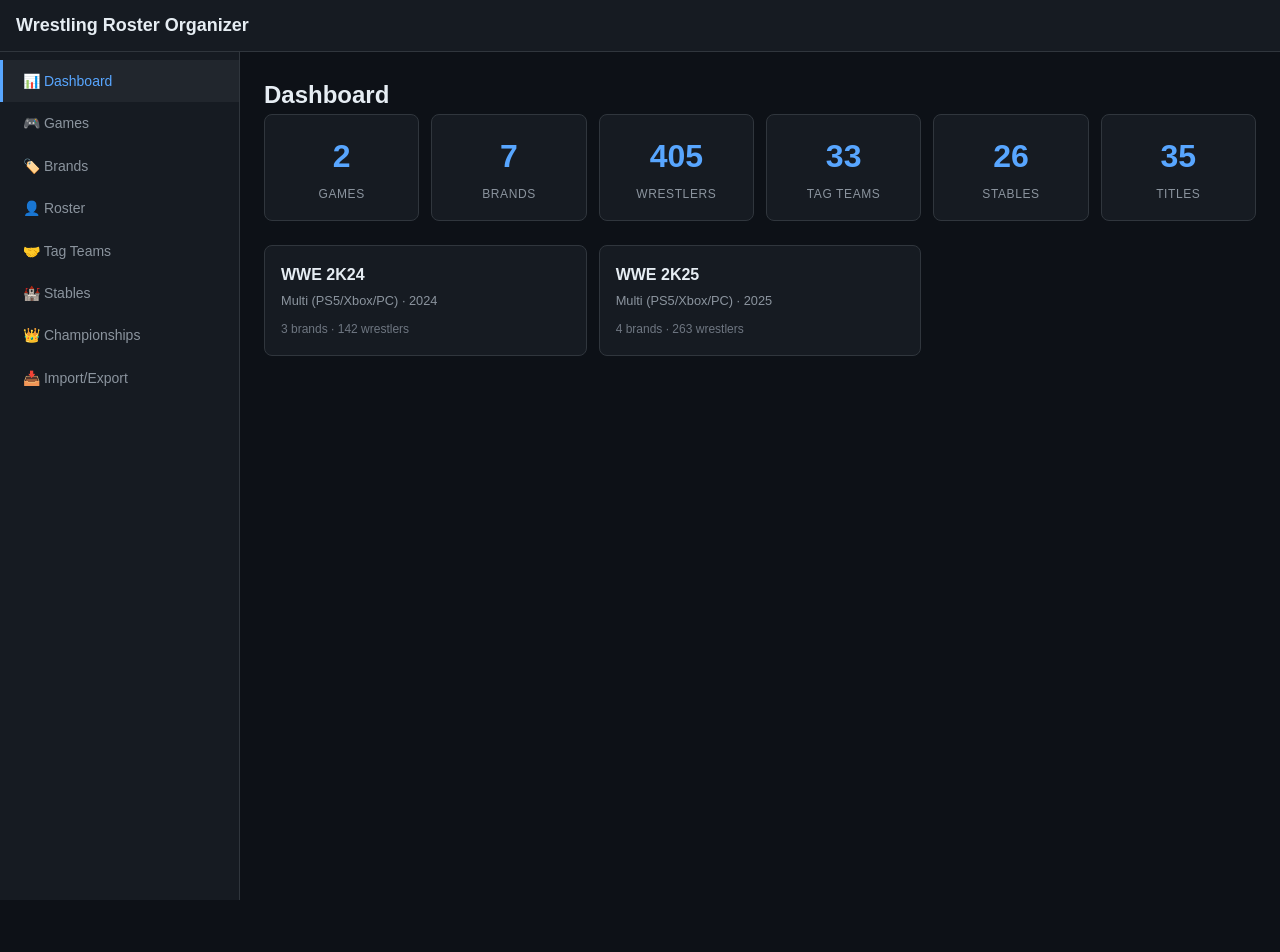
==== index.html @ 53f186f0 "feat: browser-local SPA with localStorage seed data for GitHub Pages" ====
<!DOCTYPE html>
<html lang="en">
<head>
<meta charset="UTF-8">
<meta name="viewport" content="width=device-width, initial-scale=1.0, maximum-scale=1.0, user-scalable=no">
<meta name="theme-color" content="#0d1117">
<meta name="apple-mobile-web-app-capable" content="yes">
<meta name="mobile-web-app-capable" content="yes">
<title>Wrestling Roster Organizer</title>
<link rel="stylesheet" href="css/style.css?v=2">
</head>
<body>

<!-- ===== TOP NAV ===== -->
<header class="topbar" role="banner">
  <div class="topbar-inner">
    <button class="menu-toggle" id="menuToggle" aria-label="Toggle menu">☰</button>
    <h1 class="app-title">Wrestling Roster Organizer</h1>
  </div>
</header>

<!-- ===== SIDEBAR ===== -->
<nav class="sidebar" id="sidebar" role="navigation" aria-label="Main navigation">
  <ul class="nav-list">
    <li><a href="#dashboard" class="nav-link active" data-view="dashboard">📊 Dashboard</a></li>
    <li><a href="#games" class="nav-link" data-view="games">🎮 Games</a></li>
    <li><a href="#brands" class="nav-link" data-view="brands">🏷️ Brands</a></li>
    <li><a href="#roster" class="nav-link" data-view="roster">👤 Roster</a></li>
    <li><a href="#tag-teams" class="nav-link" data-view="tag-teams">🤝 Tag Teams</a></li>
    <li><a href="#stables" class="nav-link" data-view="stables">🏰 Stables</a></li>
    <li><a href="#championships" class="nav-link" data-view="championships">👑 Championships</a></li>
    <li><a href="#import" class="nav-link" data-view="import">📥 Import/Export</a></li>
  </ul>
</nav>

<!-- ===== OVERLAY (mobile sidebar) ===== -->
<div class="sidebar-overlay" id="sidebarOverlay"></div>

<!-- ===== LOADING OVERLAY (on first load while seed data extracts) ===== -->
<div class="loading-overlay" id="loadingOverlay">
  <div class="loading-spinner"></div>
  <p class="loading-text" id="loadingText">Loading roster data...</p>
</div>

<!-- ===== MAIN CONTENT ===== -->
<main class="content" id="mainContent" role="main">

  <!-- Loading indicator -->
  <div class="loading" id="loadingIndicator" aria-live="polite">Loading...</div>

  <!-- Dashboard View -->
  <section class="view active" id="view-dashboard">
    <h2>Dashboard</h2>
    <div class="stats-grid" id="dashboardStats"></div>
    <div class="game-list" id="dashboardGames"></div>
  </section>

  <!-- Games View -->
  <section class="view" id="view-games">
    <div class="view-header">
      <h2>Games</h2>
      <button class="btn btn-primary" onclick="showForm('game')">+ New Game</button>
    </div>
    <div class="table-responsive">
      <table class="data-table" id="gamesTable">
        <thead><tr><th>Name</th><th>Platform</th><th>Year</th><th>Brands</th><th>Wrestlers</th><th>Actions</th></tr></thead>
        <tbody id="gamesTableBody"></tbody>
      </table>
    </div>
  </section>

  <!-- Brands View -->
  <section class="view" id="view-brands">
    <div class="view-header">
      <h2>Brands</h2>
      <button class="btn btn-primary" onclick="showForm('brand')">+ New Brand</button>
    </div>
    <div class="table-responsive">
      <table class="data-table" id="brandsTable">
        <thead><tr><th>Name</th><th>Game</th><th>GM</th><th>Status</th><th>Wrestlers</th><th>Titles</th><th>Actions</th></tr></thead>
        <tbody id="brandsTableBody"></tbody>
      </table>
    </div>
  </section>

  <!-- Roster View -->
  <section class="view" id="view-roster">
    <div class="view-header">
      <h2>Roster</h2>
      <button class="btn btn-primary" onclick="showForm('wrestler')">+ Add Wrestler</button>
    </div>
    <div class="filters-bar" id="rosterFilters">
      <select id="filterGame" onchange="app.loadRoster()"><option value="">All Games</option></select>
      <select id="filterBrand" onchange="app.loadRoster()"><option value="">All Brands</option></select>
      <select id="filterAlignment" onchange="app.loadRoster()"><option value="">All Alignments</option>
        <option value="face">Face</option><option value="heel">Heel</option><option value="tweener">Tweener</option>
      </select>
      <select id="filterGender" onchange="app.loadRoster()"><option value="">All Genders</option>
        <option value="male">Male</option><option value="female">Female</option>
      </select>
      <select id="filterStatus" onchange="app.loadRoster()"><option value="">All Status</option>
        <option value="active">Active</option><option value="injured">Injured</option><option value="released">Released</option>
      </select>
      <input type="search" id="searchWrestler" placeholder="Search..." oninput="app.loadRoster()">
    </div>
    <div class="table-responsive">
      <table class="data-table" id="rosterTable">
        <thead><tr>
          <th class="sortable" onclick="app.sortRoster('name')">Name ↕</th>
          <th class="sortable" onclick="app.sortRoster('brand_id')">Brand ↕</th>
          <th class="sortable" onclick="app.sortRoster('gender')">Gender ↕</th>
          <th class="sortable" onclick="app.sortRoster('alignment')">Alignment ↕</th>
          <th class="sortable" onclick="app.sortRoster('status')">Status ↕</th>
          <th class="sortable" onclick="app.sortRoster('power')">Rating ↕</th>
          <th>CAW</th><th>W/L</th><th>Actions</th>
        </tr></thead>
        <tbody id="rosterTableBody"></tbody>
      </table>
    </div>
  </section>

  <!-- Tag Teams View -->
  <section class="view" id="view-tag-teams">
    <div class="view-header">
      <h2>Tag Teams</h2>
      <button class="btn btn-primary" onclick="showForm('tag-team')">+ New Tag Team</button>
    </div>
    <div class="table-responsive">
      <table class="data-table" id="tagTeamsTable">
        <thead><tr><th>Name</th><th>Brand</th><th>Member 1</th><th>Member 2</th><th>Alignment</th><th>Status</th><th>W/L</th><th>Actions</th></tr></thead>
        <tbody id="tagTeamsTableBody"></tbody>
      </table>
    </div>
  </section>

  <!-- Stables View -->
  <section class="view" id="view-stables">
    <div class="view-header">
      <h2>Stables</h2>
      <button class="btn btn-primary" onclick="showForm('stable')">+ New Stable</button>
    </div>
    <div class="table-responsive">
      <table class="data-table" id="stablesTable">
        <thead><tr><th>Name</th><th>Brand</th><th>Members</th><th>Status</th><th>Actions</th></tr></thead>
        <tbody id="stablesTableBody"></tbody>
      </table>
    </div>
  </section>

  <!-- Championships View -->
  <section class="view" id="view-championships">
    <div class="view-header">
      <h2>Championships</h2>
      <button class="btn btn-primary" onclick="showForm('championship')">+ New Title</button>
    </div>
    <div class="table-responsive">
      <table class="data-table" id="champsTable">
        <thead><tr><th>Title</th><th>Brand</th><th>Tier</th><th>Champion(s)</th><th>Status</th><th>Actions</th></tr></thead>
        <tbody id="champsTableBody"></tbody>
      </table>
    </div>
  </section>

  <!-- ===== IMPORT / EXPORT VIEW ===== -->
  <section class="view" id="view-import">
    <h2>Import / Export</h2>

    <!-- ── SECTION: EXPORT ── -->
    <div class="card">
      <h3>📥 Export Game Data</h3>
      <p class="card-desc">Download full game data — or just a specific category — as JSON.</p>
      <div class="form-row">
        <select id="exportGameSelect" onchange="app.onExportGameSelect()"><option value="">Select a game...</option></select>
        <div class="btn-group">
          <button class="btn btn-primary" onclick="app.exportAndDownload()" title="Export all data for this game">Full Export</button>
        </div>
      </div>
      <div class="card-subsection" id="exportCategorySection" style="display:none;">
        <select id="exportCategorySelect">
          <option value="">— Export specific category —</option>
          <option value="brands">🏷️ Brands</option>
          <option value="wrestlers">👤 Wrestlers</option>
          <option value="tag-teams">🤝 Tag Teams</option>
          <option value="stables">🏰 Stables</option>
          <option value="championships">👑 Championships</option>
        </select>
        <button class="btn btn-secondary" onclick="app.exportAndDownloadCategory()">Download Category</button>
      </div>
    </div>

    <!-- ── SECTION: FULL GAME IMPORT ── -->
    <div class="card">
      <h3>📤 Import Full Game</h3>
      <p class="card-desc">Upload a previously exported JSON file to restore or clone a complete game with all data.</p>
      <div class="form-row">
        <div class="file-input-wrap">
          <input type="file" id="importFileInput" accept=".json" onchange="app.onImportFileSelect()">
          <span class="file-name" id="importFileName">No file selected</span>
        </div>
        <button class="btn btn-primary" id="importBtn" onclick="app.importGameFromFile()" disabled>📤 Import Game</button>
      </div>
      <div id="importResult" class="import-result"></div>
      <div class="import-preview" id="importPreview" style="display:none;">
        <h4>File Preview</h4>
        <pre id="importPreviewContent"></pre>
      </div>
    </div>

    <!-- ── SECTION: CATEGORY IMPORT ── -->
    <div class="card">
      <h3>📤 Category Import</h3>
      <p class="card-desc">Import data for a single category into an existing game. Perfect for adding wrestlers, titles, or teams from external spreadsheets.</p>
      <div class="form-row">
        <select id="importCategoryGameSelect"><option value="">Select game...</option></select>
        <select id="importCategorySelect">
          <option value="">— Category —</option>
          <option value="brands">🏷️ Brands</option>
          <option value="wrestlers">👤 Wrestlers</option>
          <option value="tag-teams">🤝 Tag Teams</option>
          <option value="stables">🏰 Stables</option>
          <option value="championships">👑 Championships</option>
        </select>
        <div class="file-input-wrap">
          <input type="file" id="importCategoryFileInput" accept=".json" onchange="app.onCategoryFileSelect()">
          <span class="file-name" id="catFileName">No file selected</span>
        </div>
        <button class="btn btn-primary" id="importCategoryBtn" onclick="app.importCategoryFromFile()" disabled>📤 Import</button>
      </div>
      <div id="catImportResult" class="import-result"></div>
    </div>

    <!-- ── SECTION: SAMPLE TEMPLATES ── -->
    <div class="card">
      <h3>📋 Sample Import Templates</h3>
      <p class="card-desc">Download ready-to-use JSON templates for each category. Fill them out externally and import via the sections above.</p>
      <div class="sample-grid">
        <button class="sample-btn" onclick="app.downloadSample('full-game')">
          <span class="sample-icon">📦</span>
          <span class="sample-label">Full Game</span>
          <span class="sample-desc">Complete game with brands, wrestlers, teams, titles</span>
        </button>
        <button class="sample-btn" onclick="app.downloadSample('brands')">
          <span class="sample-icon">🏷️</span>
          <span class="sample-label">Brands</span>
          <span class="sample-desc">Show/split definitions with colors</span>
        </button>
        <button class="sample-btn" onclick="app.downloadSample('wrestlers')">
          <span class="sample-icon">👤</span>
          <span class="sample-label">Wrestlers</span>
          <span class="sample-desc">Roster members with ratings and details</span>
        </button>
        <button class="sample-btn" onclick="app.downloadSample('tag-teams')">
          <span class="sample-icon">🤝</span>
          <span class="sample-label">Tag Teams</span>
          <span class="sample-desc">Tag team pairings</span>
        </button>
        <button class="sample-btn" onclick="app.downloadSample('stables')">
          <span class="sample-icon">🏰</span>
          <span class="sample-label">Stables</span>
          <span class="sample-desc">Factions with multiple members</span>
        </button>
        <button class="sample-btn" onclick="app.downloadSample('championships')">
          <span class="sample-icon">👑</span>
          <span class="sample-label">Championships</span>
          <span class="sample-desc">Title belts with holders and tiers</span>
        </button>
      </div>
    </div>

    <!-- ── SECTION: DATABASE INFO ── -->
    <div class="card">
      <h3>🔧 Database Status</h3>
      <div id="dbInfoContent">
        <button class="btn btn-secondary" onclick="app.refreshDbInfo()">Refresh Status</button>
      </div>
    </div>

  </section>

</main>

<!-- ===== MODAL ===== -->
<div class="modal-overlay" id="modalOverlay" onclick="closeForm()"></div>
<div class="modal" id="modal" role="dialog" aria-labelledby="modalTitle">
  <div class="modal-header">
    <h3 id="modalTitle">Form</h3>
    <button class="modal-close" onclick="closeForm()" aria-label="Close">&times;</button>
  </div>
  <div class="modal-body" id="modalBody"></div>
</div>

<!-- ===== SCRIPTS ===== -->
<script src="js/store.js?v=1"></script>
<script src="js/app.js?v=2"></script>
</body>
</html>
---- css/style.css ----
/* ── Wrestling Roster Organizer — Design System ── */

/* ── CSS Variables ── */
:root {
  --bg-primary: #0d1117;
  --bg-secondary: #161b22;
  --bg-tertiary: #21262d;
  --bg-hover: #30363d;
  --border: #30363d;
  --border-light: #21262d;
  --text-primary: #e6edf3;
  --text-secondary: #8b949e;
  --text-muted: #6e7681;
  --accent-blue: #58a6ff;
  --accent-green: #3fb950;
  --accent-red: #f85149;
  --accent-orange: #d29922;
  --accent-purple: #bc8cff;
  --face-color: #58a6ff;
  --heel-color: #f85149;
  --tweener-color: #bc8cff;
  --sidebar-width: 240px;
  --topbar-height: 52px;
  --radius-sm: 4px;
  --radius-md: 8px;
  --radius-lg: 12px;
  --shadow: 0 1px 3px rgba(0,0,0,0.3), 0 1px 2px rgba(0,0,0,0.2);
  --shadow-lg: 0 8px 24px rgba(0,0,0,0.4);
  --transition: 0.2s ease;
}

/* ── Reset ── */
*, *::before, *::after { box-sizing: border-box; margin: 0; padding: 0; }
html { font-size: 16px; -webkit-text-size-adjust: 100%; }
body {
  font-family: -apple-system, BlinkMacSystemFont, "Segoe UI", Roboto, "Noto Sans", Ubuntu, Cantarell, sans-serif;
  background: var(--bg-primary);
  color: var(--text-primary);
  line-height: 1.6;
  min-height: 100vh;
  overflow-x: hidden;
}
a { color: var(--accent-blue); text-decoration: none; }
a:hover { text-decoration: underline; }
img { max-width: 100%; display: block; }
button { cursor: pointer; font-family: inherit; }
input, select, textarea {
  font-family: inherit;
  font-size: 0.875rem;
}

/* ── Top Bar ── */
.topbar {
  position: fixed;
  top: 0; left: 0; right: 0;
  height: var(--topbar-height);
  background: var(--bg-secondary);
  border-bottom: 1px solid var(--border);
  display: flex;
  align-items: center;
  z-index: 100;
  padding: 0 16px;
}
.topbar-inner {
  display: flex;
  align-items: center;
  gap: 12px;
  width: 100%;
}
.app-title {
  font-size: 1.125rem;
  font-weight: 600;
  white-space: nowrap;
  overflow: hidden;
  text-overflow: ellipsis;
}
.menu-toggle {
  background: none;
  border: none;
  color: var(--text-primary);
  font-size: 1.25rem;
  padding: 4px 8px;
  border-radius: var(--radius-sm);
  display: none;
}
.menu-toggle:hover { background: var(--bg-hover); }

/* ── Sidebar ── */
.sidebar {
  position: fixed;
  top: var(--topbar-height);
  left: 0;
  bottom: 0;
  width: var(--sidebar-width);
  background: var(--bg-secondary);
  border-right: 1px solid var(--border);
  overflow-y: auto;
  z-index: 90;
  transition: transform var(--transition);
}
.nav-list { list-style: none; padding: 8px 0; }
.nav-link {
  display: flex;
  align-items: center;
  gap: 10px;
  padding: 10px 20px;
  color: var(--text-secondary);
  font-size: 0.875rem;
  font-weight: 500;
  transition: all var(--transition);
  border-left: 3px solid transparent;
}
.nav-link:hover {
  color: var(--text-primary);
  background: var(--bg-tertiary);
  text-decoration: none;
}
.nav-link.active {
  color: var(--accent-blue);
  background: var(--bg-tertiary);
  border-left-color: var(--accent-blue);
}
.sidebar-overlay {
  display: none;
  position: fixed;
  inset: 0;
  background: rgba(0,0,0,0.5);
  z-index: 89;
}

/* ── Main Content ── */
.content {
  margin-left: var(--sidebar-width);
  margin-top: var(--topbar-height);
  padding: 24px;
  min-height: calc(100vh - var(--topbar-height));
}

/* ── Views ── */
.view { display: none; }
.view.active { display: block; }
.view-header {
  display: flex;
  align-items: center;
  justify-content: space-between;
  margin-bottom: 20px;
  flex-wrap: wrap;
  gap: 12px;
}
.view-header h2 { font-size: 1.5rem; font-weight: 600; }

/* ── Loading ── */
.loading {
  display: none;
  text-align: center;
  padding: 40px;
  color: var(--text-muted);
  font-size: 0.875rem;
}

/* ── Stats Grid ── */
.stats-grid {
  display: grid;
  grid-template-columns: repeat(auto-fill, minmax(140px, 1fr));
  gap: 12px;
  margin-bottom: 24px;
}
.stat-card {
  background: var(--bg-secondary);
  border: 1px solid var(--border);
  border-radius: var(--radius-md);
  padding: 16px;
  text-align: center;
}
.stat-value { font-size: 2rem; font-weight: 700; color: var(--accent-blue); }
.stat-label { font-size: 0.75rem; color: var(--text-secondary); text-transform: uppercase; letter-spacing: 0.05em; margin-top: 2px; }

/* ── Game Cards ── */
.game-list { display: grid; grid-template-columns: repeat(auto-fill, minmax(260px, 1fr)); gap: 12px; }
.game-card {
  background: var(--bg-secondary);
  border: 1px solid var(--border);
  border-radius: var(--radius-md);
  padding: 16px;
  cursor: pointer;
  transition: all var(--transition);
}
.game-card:hover { border-color: var(--accent-blue); background: var(--bg-tertiary); }
.game-card-name { font-weight: 600; font-size: 1rem; margin-bottom: 4px; }
.game-card-meta { font-size: 0.8rem; color: var(--text-secondary); margin-bottom: 8px; }
.game-card-counts { font-size: 0.75rem; color: var(--text-muted); }

/* ── Data Table ── */
.table-responsive {
  overflow-x: auto;
  -webkit-overflow-scrolling: touch;
}
.data-table {
  width: 100%;
  border-collapse: collapse;
  font-size: 0.875rem;
}
.data-table th {
  background: var(--bg-tertiary);
  padding: 10px 12px;
  text-align: left;
  font-weight: 600;
  font-size: 0.75rem;
  text-transform: uppercase;
  letter-spacing: 0.05em;
  color: var(--text-secondary);
  border-bottom: 1px solid var(--border);
  white-space: nowrap;
}
.data-table th.sortable { cursor: pointer; user-select: none; }
.data-table th.sortable:hover { color: var(--accent-blue); }
.data-table td {
  padding: 10px 12px;
  border-bottom: 1px solid var(--border-light);
  vertical-align: middle;
}
.data-table tr:hover td { background: var(--bg-tertiary); }
.actions-cell {
  white-space: nowrap;
  text-align: right;
}

/* ── Filters Bar ── */
.filters-bar {
  display: flex;
  gap: 8px;
  flex-wrap: wrap;
  margin-bottom: 16px;
  padding: 12px;
  background: var(--bg-secondary);
  border: 1px solid var(--border);
  border-radius: var(--radius-md);
}
.filters-bar select,
.filters-bar input[type="search"] {
  background: var(--bg-primary);
  border: 1px solid var(--border);
  color: var(--text-primary);
  padding: 6px 10px;
  border-radius: var(--radius-sm);
  font-size: 0.8rem;
  min-width: 120px;
  flex: 1;
}
.filters-bar select { min-width: 100px; }
.filters-bar input[type="search"] { min-width: 160px; }

/* ── Buttons ── */
.btn {
  display: inline-flex;
  align-items: center;
  gap: 6px;
  padding: 8px 16px;
  border-radius: var(--radius-sm);
  font-size: 0.875rem;
  font-weight: 500;
  border: 1px solid transparent;
  transition: all var(--transition);
  white-space: nowrap;
}
.btn-primary {
  background: #238636;
  color: #fff;
  border-color: rgba(240,246,252,0.1);
}
.btn-primary:hover { background: #2ea043; }
.btn-secondary {
  background: var(--bg-tertiary);
  color: var(--text-primary);
  border-color: var(--border);
}
.btn-secondary:hover { background: var(--bg-hover); }
.btn-sm { padding: 4px 8px; font-size: 0.8rem; }
.btn-edit { background: transparent; border: 1px solid var(--border); color: var(--text-secondary); }
.btn-edit:hover { color: var(--accent-blue); border-color: var(--accent-blue); }
.btn-del { background: transparent; border: 1px solid var(--border); color: var(--text-secondary); }
.btn-del:hover { color: var(--accent-red); border-color: var(--accent-red); }

/* ── Badges ── */
.badge {
  display: inline-block;
  padding: 2px 8px;
  border-radius: 20px;
  font-size: 0.7rem;
  font-weight: 600;
  text-transform: uppercase;
  letter-spacing: 0.05em;
}
.badge-face { background: rgba(88,166,255,0.15); color: var(--face-color); }
.badge-heel { background: rgba(248,81,73,0.15); color: var(--heel-color); }
.badge-tweener { background: rgba(188,140,255,0.15); color: var(--tweener-color); }
.badge-active { background: rgba(63,185,80,0.15); color: var(--accent-green); }
.badge-injured { background: rgba(210,153,34,0.15); color: var(--accent-orange); }
.badge-released, .badge-inactive, .badge-disbanded { background: rgba(139,148,158,0.15); color: var(--text-secondary); }
.badge-returning { background: rgba(88,166,255,0.15); color: var(--accent-blue); }
.badge-vacant { background: rgba(248,81,73,0.15); color: var(--accent-red); }
.badge-tier {
  background: rgba(188,140,255,0.15);
  color: var(--accent-purple);
}
.badge-archived { background: rgba(110,118,129,0.15); color: var(--text-muted); }

/* ── Power Bar ── */
.power-bar {
  display: flex;
  align-items: center;
  gap: 6px;
  min-width: 80px;
}
.power-fill {
  height: 6px;
  background: var(--accent-blue);
  border-radius: 3px;
  transition: width var(--transition);
}
.power-bar span { font-size: 0.75rem; color: var(--text-secondary); min-width: 24px; }

/* ── Color Dot ── */
.color-dot { display: inline-block; width: 10px; height: 10px; border-radius: 50%; margin-right: 6px; vertical-align: middle; }

/* ── Card ── */
.card {
  background: var(--bg-secondary);
  border: 1px solid var(--border);
  border-radius: var(--radius-md);
  padding: 20px;
  margin-bottom: 16px;
}
.card h3 { font-size: 1rem; margin-bottom: 12px; }
.card p { font-size: 0.85rem; color: var(--text-secondary); margin-bottom: 12px; }

/* ── Form Row (for import/export) ── */
.form-row {
  display: flex;
  gap: 8px;
  align-items: center;
  flex-wrap: wrap;
}
.form-row select, .form-row input[type="file"] {
  background: var(--bg-primary);
  border: 1px solid var(--border);
  color: var(--text-primary);
  padding: 8px 12px;
  border-radius: var(--radius-sm);
  flex: 1;
  min-width: 200px;
}

/* ── Import Result ── */
.import-result { margin-top: 12px; }
.alert {
  padding: 10px 14px;
  border-radius: var(--radius-sm);
  font-size: 0.85rem;
  margin-bottom: 8px;
}
.alert-success { background: rgba(63,185,80,0.1); border: 1px solid var(--accent-green); color: var(--accent-green); }
.alert-warning { background: rgba(210,153,34,0.1); border: 1px solid var(--accent-orange); color: var(--accent-orange); }

/* ===== LOADING OVERLAY ===== */
.loading-overlay {
  position: fixed; top: 0; left: 0; width: 100%; height: 100%;
  background: var(--bg-primary); z-index: 10000;
  display: flex; flex-direction: column;
  align-items: center; justify-content: center;
  transition: opacity .4s;
}
.loading-spinner {
  width: 40px; height: 40px; border: 3px solid var(--border);
  border-top-color: var(--accent); border-radius: 50%;
  animation: spin .8s linear infinite; margin-bottom: 16px;
}
@keyframes spin { to { transform: rotate(360deg); } }
.loading-text { color: var(--text-secondary); font-size: 14px; }

/* ── Toast ── */
.toast {
  position: fixed;
  bottom: 24px;
  left: 50%;
  transform: translateX(-50%) translateY(100px);
  background: var(--bg-tertiary);
  color: var(--text-primary);
  padding: 10px 20px;
  border-radius: var(--radius-md);
  border: 1px solid var(--border);
  box-shadow: var(--shadow-lg);
  font-size: 0.85rem;
  z-index: 200;
  opacity: 0;
  transition: all 0.3s ease;
  pointer-events: none;
}
.toast.show {
  opacity: 1;
  transform: translateX(-50%) translateY(0);
}

/* ── Empty State ── */
.empty-state {
  text-align: center;
  padding: 32px;
  color: var(--text-muted);
  font-size: 0.875rem;
  border: 1px dashed var(--border);
  border-radius: var(--radius-md);
  background: var(--bg-secondary);
}
.empty-state a { color: var(--accent-blue); cursor: pointer; }

/* ── Modal ── */
.modal-overlay {
  display: none;
  position: fixed;
  inset: 0;
  background: rgba(0,0,0,0.6);
  z-index: 300;
}
.modal-overlay.show { display: block; }

.modal {
  display: none;
  position: fixed;
  top: 50%;
  left: 50%;
  transform: translate(-50%, -50%);
  width: 90%;
  max-width: 520px;
  max-height: 85vh;
  background: var(--bg-secondary);
  border: 1px solid var(--border);
  border-radius: var(--radius-lg);
  box-shadow: var(--shadow-lg);
  z-index: 301;
  overflow: hidden;
}
.modal.show { display: flex; flex-direction: column; }

.modal-header {
  display: flex;
  align-items: center;
  justify-content: space-between;
  padding: 16px 20px;
  border-bottom: 1px solid var(--border);
}
.modal-header h3 { font-size: 1.125rem; font-weight: 600; }
.modal-close {
  background: none;
  border: none;
  color: var(--text-secondary);
  font-size: 1.5rem;
  line-height: 1;
  padding: 4px;
}
.modal-close:hover { color: var(--text-primary); }

.modal-body {
  padding: 20px;
  overflow-y: auto;
  flex: 1;
}

/* ── Forms ── */
.form-group {
  margin-bottom: 14px;
}
.form-group label {
  display: block;
  font-size: 0.8rem;
  font-weight: 600;
  color: var(--text-secondary);
  margin-bottom: 4px;
  text-transform: uppercase;
  letter-spacing: 0.03em;
}
.form-group input[type="text"],
.form-group input[type="number"],
.form-group textarea,
.form-group select {
  width: 100%;
  background: var(--bg-primary);
  border: 1px solid var(--border);
  color: var(--text-primary);
  padding: 8px 12px;
  border-radius: var(--radius-sm);
  font-size: 0.875rem;
}
.form-group textarea { min-height: 60px; resize: vertical; }
.form-group input[type="checkbox"] {
  width: 18px;
  height: 18px;
  accent-color: var(--accent-blue);
}
.form-group input[type="range"] {
  width: 100%;
  accent-color: var(--accent-blue);
}
.form-group select[multiple] {
  min-height: 120px;
}
.form-group .field-hint {
  display: block;
  font-size: 0.75rem;
  color: var(--text-muted);
  margin-top: 2px;
}
.range-wrap {
  display: flex;
  align-items: center;
  gap: 10px;
}
.range-value {
  min-width: 28px;
  font-weight: 700;
  color: var(--accent-blue);
}
.form-actions {
  display: flex;
  gap: 8px;
  justify-content: flex-end;
  margin-top: 20px;
  padding-top: 16px;
  border-top: 1px solid var(--border-light);
}

/* ── Mobile Responsive ── */
@media (max-width: 768px) {
  .menu-toggle { display: block; }
  .sidebar {
    transform: translateX(-100%);
  }
  .sidebar-open .sidebar {
    transform: translateX(0);
  }
  .sidebar-open .sidebar-overlay {
    display: block;
  }
  .content {
    margin-left: 0;
    padding: 16px;
  }
  .stats-grid {
    grid-template-columns: repeat(2, 1fr);
  }
  .filters-bar {
    flex-direction: column;
  }
  .filters-bar select,
  .filters-bar input[type="search"] {
    width: 100%;
    min-width: 0;
  }
  .view-header {
    flex-direction: column;
    align-items: flex-start;
  }
  .modal {
    width: 95%;
    max-height: 90vh;
  }
  .data-table th, .data-table td {
    padding: 8px 8px;
    font-size: 0.8rem;
  }
}

@media (max-width: 480px) {
  .stats-grid {
    grid-template-columns: repeat(2, 1fr);
    gap: 8px;
  }
  .stat-card { padding: 12px; }
  .stat-value { font-size: 1.5rem; }
  .game-list {
    grid-template-columns: 1fr;
  }
  .content { padding: 12px; }
}

/* ── Import / Export Styles ── */
.card-desc {
  font-size: 0.85rem;
  color: var(--text-secondary);
  margin-bottom: 16px;
}

.form-row {
  display: flex;
  gap: 10px;
  align-items: center;
  flex-wrap: wrap;
  margin-bottom: 10px;
}

.form-row select,
.form-row input[type="file"] { flex: 1; min-width: 140px; }

.card-subsection {
  display: flex;
  gap: 10px;
  align-items: center;
  margin-top: 10px;
  padding-top: 10px;
  border-top: 1px solid var(--border);
  flex-wrap: wrap;
}

.btn-group {
  display: flex;
  gap: 6px;
  flex-wrap: wrap;
}

.btn-secondary {
  background: var(--bg-tertiary);
  color: var(--text-primary);
  border: 1px solid var(--border);
}
.btn-secondary:hover {
  background: var(--bg-hover);
}

.file-input-wrap {
  display: flex;
  align-items: center;
  gap: 8px;
  flex: 1;
  min-width: 180px;
}
.file-input-wrap input[type="file"] {
  font-size: 0.8rem;
  color: var(--text-secondary);
  background: var(--bg-tertiary);
  border: 1px solid var(--border);
  border-radius: var(--radius-sm);
  padding: 8px 10px;
  cursor: pointer;
}
.file-name {
  font-size: 0.8rem;
  color: var(--text-muted);
  white-space: nowrap;
  overflow: hidden;
  text-overflow: ellipsis;
  max-width: 180px;
}

.import-result {
  margin-top: 10px;
}
.import-preview {
  margin-top: 10px;
  background: var(--bg-primary);
  border: 1px solid var(--border);
  border-radius: var(--radius-sm);
  padding: 10px;
}
.import-preview h4 {
  font-size: 0.85rem;
  margin-bottom: 8px;
  color: var(--text-secondary);
}
.import-preview pre {
  font-size: 0.75rem;
  font-family: 'Courier New', monospace;
  white-space: pre-wrap;
  color: var(--text-muted);
  max-height: 200px;
  overflow: auto;
}

.alert-error {
  background: rgba(248,81,73,0.1);
  border: 1px solid var(--accent-red);
  color: var(--accent-red);
  padding: 10px 14px;
  border-radius: var(--radius-sm);
  font-size: 0.85rem;
  white-space: pre-wrap;
}

.sample-grid {
  display: grid;
  grid-template-columns: repeat(auto-fill, minmax(180px, 1fr));
  gap: 10px;
  margin-top: 8px;
}
.sample-btn {
  display: flex;
  flex-direction: column;
  align-items: flex-start;
  gap: 4px;
  background: var(--bg-tertiary);
  border: 1px solid var(--border);
  border-radius: var(--radius-md);
  padding: 14px;
  cursor: pointer;
  text-align: left;
  transition: border-color var(--transition), background var(--transition);
  color: var(--text-primary);
  font: inherit;
}
.sample-btn:hover {
  border-color: var(--accent-blue);
  background: var(--bg-hover);
}
.sample-icon {
  font-size: 1.3rem;
}
.sample-label {
  font-weight: 600;
  font-size: 0.9rem;
}
.sample-desc {
  font-size: 0.75rem;
  color: var(--text-muted);
  line-height: 1.3;
}

.db-info {
  display: flex;
  flex-direction: column;
  gap: 6px;
}
.db-info-row {
  display: flex;
  justify-content: space-between;
  align-items: center;
  padding: 6px 10px;
  background: var(--bg-primary);
  border-radius: var(--radius-sm);
  font-size: 0.85rem;
}
.db-label {
  color: var(--text-secondary);
  font-weight: 500;
}
.db-val {
  color: var(--text-primary);
  font-family: 'Courier New', monospace;
}
.db-info-table {
  border-top: 1px solid var(--border);
  margin-top: 8px;
  padding-top: 8px;
}

/* Extra badge types */
.badge-tier {
  background: rgba(188,140,255,0.15);
  color: var(--accent-purple);
  font-size: 0.7rem;
  padding: 2px 8px;
  border-radius: 12px;
  text-transform: uppercase;
}
.badge-vacant {
  background: rgba(210,153,34,0.15);
  color: var(--accent-orange);
}
.badge-inactive {
  background: rgba(110,118,129,0.15);
  color: var(--text-muted);
}
.badge-wal, .badge-active {
  background: rgba(63,185,80,0.15);
  color: var(--accent-green);
}

/* Mobile responsive for import view */
@media (max-width: 600px) {
  .form-row {
    flex-direction: column;
    align-items: stretch;
  }
  .sample-grid {
    grid-template-columns: repeat(2, 1fr);
  }
  .card-subsection {
    flex-direction: column;
    align-items: stretch;
  }
}
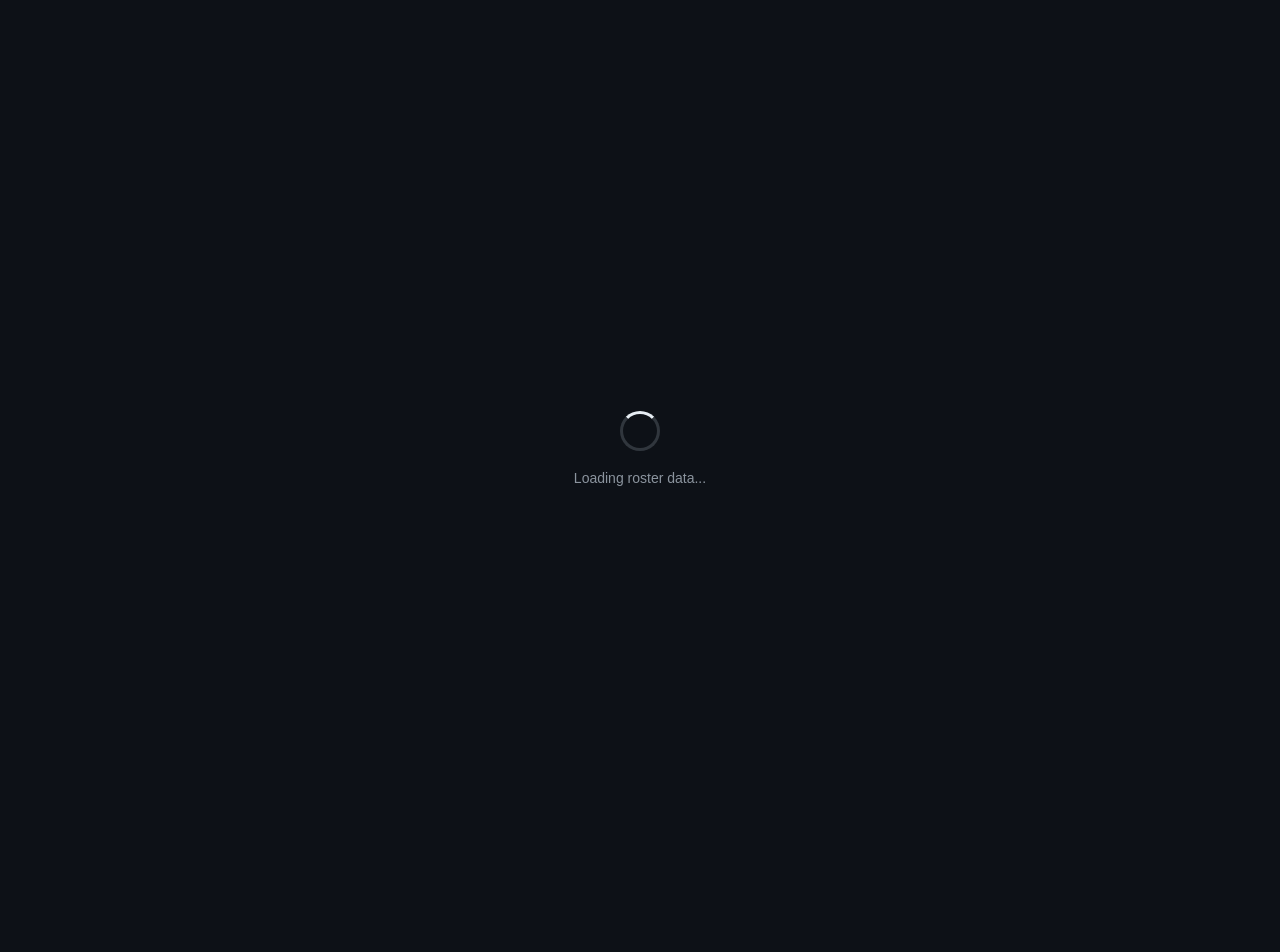
==== commit 1a4a94b4: "bump cache versions (v3) for GitHub Pages CDN refresh" ====
--- a/index.html
+++ b/index.html
@@ -7,7 +7,7 @@
 <meta name="apple-mobile-web-app-capable" content="yes">
 <meta name="mobile-web-app-capable" content="yes">
 <title>Wrestling Roster Organizer</title>
-<link rel="stylesheet" href="css/style.css?v=2">
+<link rel="stylesheet" href="css/style.css?v=3">
 </head>
 <body>
 
@@ -290,7 +290,7 @@
 </div>
 
 <!-- ===== SCRIPTS ===== -->
-<script src="js/store.js?v=1"></script>
-<script src="js/app.js?v=2"></script>
+<script src="js/store.js?v=3"></script>
+<script src="js/app.js?v=3"></script>
 </body>
 </html>
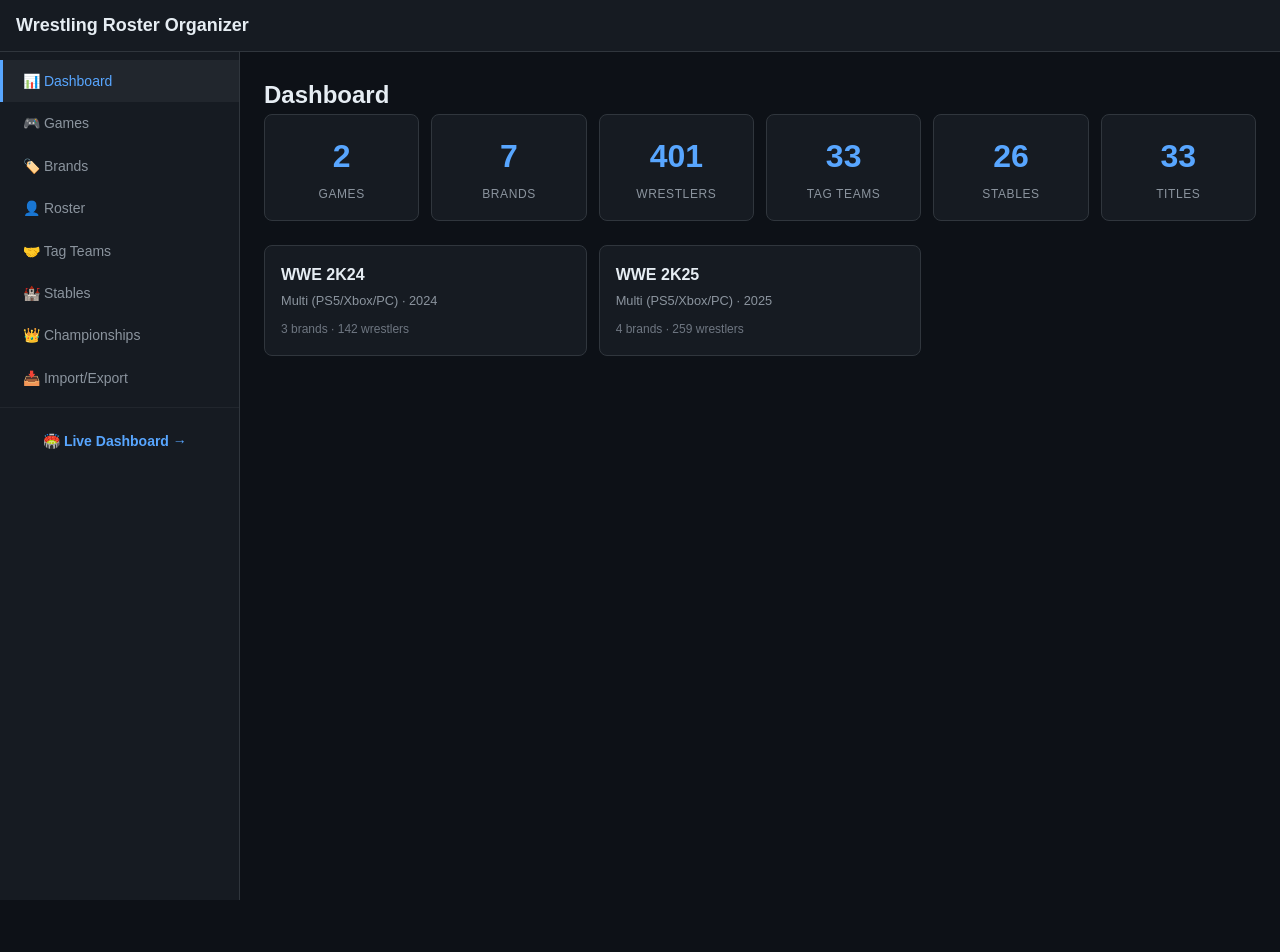
==== commit 777ba2c9: "feat: data loss prevention, UX fool-proofing, and live match/events dashboard ROSTER FIXES (data int" ====
--- a/index.html
+++ b/index.html
@@ -7,7 +7,7 @@
 <meta name="apple-mobile-web-app-capable" content="yes">
 <meta name="mobile-web-app-capable" content="yes">
 <title>Wrestling Roster Organizer</title>
-<link rel="stylesheet" href="css/style.css?v=3">
+<link rel="stylesheet" href="css/style.css?v=4">
 </head>
 <body>
 
@@ -31,6 +31,9 @@
     <li><a href="#championships" class="nav-link" data-view="championships">👑 Championships</a></li>
     <li><a href="#import" class="nav-link" data-view="import">📥 Import/Export</a></li>
   </ul>
+  <div class="sidebar-footer">
+    <a href="dashboard.html" class="nav-link">🏟️ Live Dashboard →</a>
+  </div>
 </nav>
 
 <!-- ===== OVERLAY (mobile sidebar) ===== -->
@@ -93,13 +96,13 @@
       <select id="filterGame" onchange="app.loadRoster()"><option value="">All Games</option></select>
       <select id="filterBrand" onchange="app.loadRoster()"><option value="">All Brands</option></select>
       <select id="filterAlignment" onchange="app.loadRoster()"><option value="">All Alignments</option>
-        <option value="face">Face</option><option value="heel">Heel</option><option value="tweener">Tweener</option>
+        <option value="Face">Face</option><option value="Heel">Heel</option><option value="Tweener">Tweener</option>
       </select>
       <select id="filterGender" onchange="app.loadRoster()"><option value="">All Genders</option>
-        <option value="male">Male</option><option value="female">Female</option>
+        <option value="Male">Male</option><option value="Female">Female</option>
       </select>
       <select id="filterStatus" onchange="app.loadRoster()"><option value="">All Status</option>
-        <option value="active">Active</option><option value="injured">Injured</option><option value="released">Released</option>
+        <option value="Active">Active</option><option value="Injured">Injured</option><option value="Released">Released</option>
       </select>
       <input type="search" id="searchWrestler" placeholder="Search..." oninput="app.loadRoster()">
     </div>
@@ -290,7 +293,7 @@
 </div>
 
 <!-- ===== SCRIPTS ===== -->
-<script src="js/store.js?v=3"></script>
-<script src="js/app.js?v=3"></script>
+<script src="js/store.js?v=4"></script>
+<script src="js/app.js?v=4"></script>
 </body>
 </html>
--- a/css/style.css
+++ b/css/style.css
@@ -99,6 +99,15 @@
   transition: transform var(--transition);
 }
 .nav-list { list-style: none; padding: 8px 0; }
+.sidebar-footer {
+  padding: 12px 20px;
+  border-top: 1px solid var(--border-light);
+  margin-top: auto;
+}
+.sidebar-footer .nav-link {
+  color: var(--accent-blue);
+  font-weight: 600;
+}
 .nav-link {
   display: flex;
   align-items: center;
@@ -496,6 +505,18 @@
   height: 18px;
   accent-color: var(--accent-blue);
 }
+.checkbox-label {
+  display: inline-flex;
+  align-items: center;
+  gap: 8px;
+  font-size: 0.875rem;
+  color: var(--text-primary);
+  cursor: pointer;
+}
+.required-star {
+  color: var(--accent-red);
+  font-weight: 700;
+}
 .form-group input[type="range"] {
   width: 100%;
   accent-color: var(--accent-blue);
@@ -786,3 +807,164 @@
     align-items: stretch;
   }
 }
+
+/* ── Modal (shared between roster app and dashboard) ── */
+.modal-overlay {
+  display: none;
+  position: fixed;
+  top: 0; left: 0; right: 0; bottom: 0;
+  background: rgba(0,0,0,0.6);
+  z-index: 200;
+}
+.modal-overlay.show { display: block; }
+
+.modal {
+  display: none;
+  position: fixed;
+  top: 50%; left: 50%;
+  transform: translate(-50%, -50%);
+  background: var(--bg-card);
+  border: 1px solid var(--border);
+  border-radius: 16px;
+  padding: 0;
+  z-index: 201;
+  max-width: 600px;
+  width: calc(100% - 32px);
+  max-height: 90vh;
+  overflow-y: auto;
+  box-shadow: 0 20px 60px rgba(0,0,0,0.5);
+}
+.modal.show { display: block; }
+
+.modal-header {
+  display: flex;
+  justify-content: space-between;
+  align-items: center;
+  padding: 16px 20px;
+  border-bottom: 1px solid var(--border-light);
+}
+.modal-header h3 { margin: 0; font-size: 1.1rem; }
+
+.modal-close {
+  background: none;
+  border: none;
+  font-size: 1.4rem;
+  color: var(--text-muted);
+  cursor: pointer;
+  padding: 4px 8px;
+  border-radius: 4px;
+}
+.modal-close:hover { background: var(--bg-hover); color: var(--text-primary); }
+
+.modal-body {
+  padding: 20px;
+}
+.modal-body .form-group { margin-bottom: 16px; }
+.modal-body .form-group label {
+  display: block;
+  font-size: 0.85rem;
+  font-weight: 600;
+  color: var(--text-secondary);
+  margin-bottom: 4px;
+}
+.modal-body .form-group input,
+.modal-body .form-group select,
+.modal-body .form-group textarea {
+  width: 100%;
+  padding: 8px 12px;
+  border: 1px solid var(--border);
+  border-radius: 8px;
+  background: var(--bg-input);
+  color: var(--text-primary);
+  font-size: 0.95rem;
+  box-sizing: border-box;
+}
+.modal-body .form-group textarea {
+  min-height: 80px;
+  resize: vertical;
+}
+.modal-body .form-group small.field-hint {
+  display: block;
+  font-size: 0.75rem;
+  color: var(--text-muted);
+  margin-top: 2px;
+}
+.modal-body .form-actions {
+  display: flex;
+  gap: 10px;
+  margin-top: 20px;
+  padding-top: 16px;
+  border-top: 1px solid var(--border-light);
+}
+.checkbox-label {
+  display: flex !important;
+  align-items: center;
+  gap: 8px;
+  cursor: pointer;
+}
+.checkbox-label input[type="checkbox"] {
+  width: auto !important;
+  accent-color: var(--accent-blue);
+}
+.required-star { color: var(--accent-red); }
+
+/* ── Filters Bar ── */
+.filters-bar {
+  display: flex;
+  gap: 10px;
+  flex-wrap: wrap;
+  margin-bottom: 16px;
+}
+.filters-bar input,
+.filters-bar select {
+  padding: 8px 12px;
+  border: 1px solid var(--border);
+  border-radius: 8px;
+  background: var(--bg-input);
+  color: var(--text-primary);
+  font-size: 0.9rem;
+}
+.filters-bar input { flex: 1; min-width: 200px; }
+.filters-bar select { min-width: 150px; }
+
+/* ── Buttons ── */
+.btn {
+  display: inline-flex;
+  align-items: center;
+  gap: 6px;
+  padding: 8px 16px;
+  border: none;
+  border-radius: 8px;
+  font-size: 0.9rem;
+  font-weight: 600;
+  cursor: pointer;
+  transition: opacity 0.15s, transform 0.1s;
+}
+.btn:active { transform: scale(0.97); }
+.btn-primary {
+  background: var(--accent-blue);
+  color: #fff;
+}
+.btn-primary:hover { opacity: 0.9; }
+.btn-secondary {
+  background: var(--bg-hover);
+  color: var(--text-primary);
+  border: 1px solid var(--border);
+}
+.btn-secondary:hover { background: var(--border-light); }
+.btn-danger {
+  background: rgba(237, 66, 69, 0.15);
+  color: var(--accent-red);
+}
+.btn-danger:hover { background: rgba(237, 66, 69, 0.25); }
+
+/* ── Badges ── */
+.badge {
+  display: inline-block;
+  padding: 2px 8px;
+  border-radius: 4px;
+  font-size: 0.75rem;
+  font-weight: 600;
+  color: #fff;
+}
+
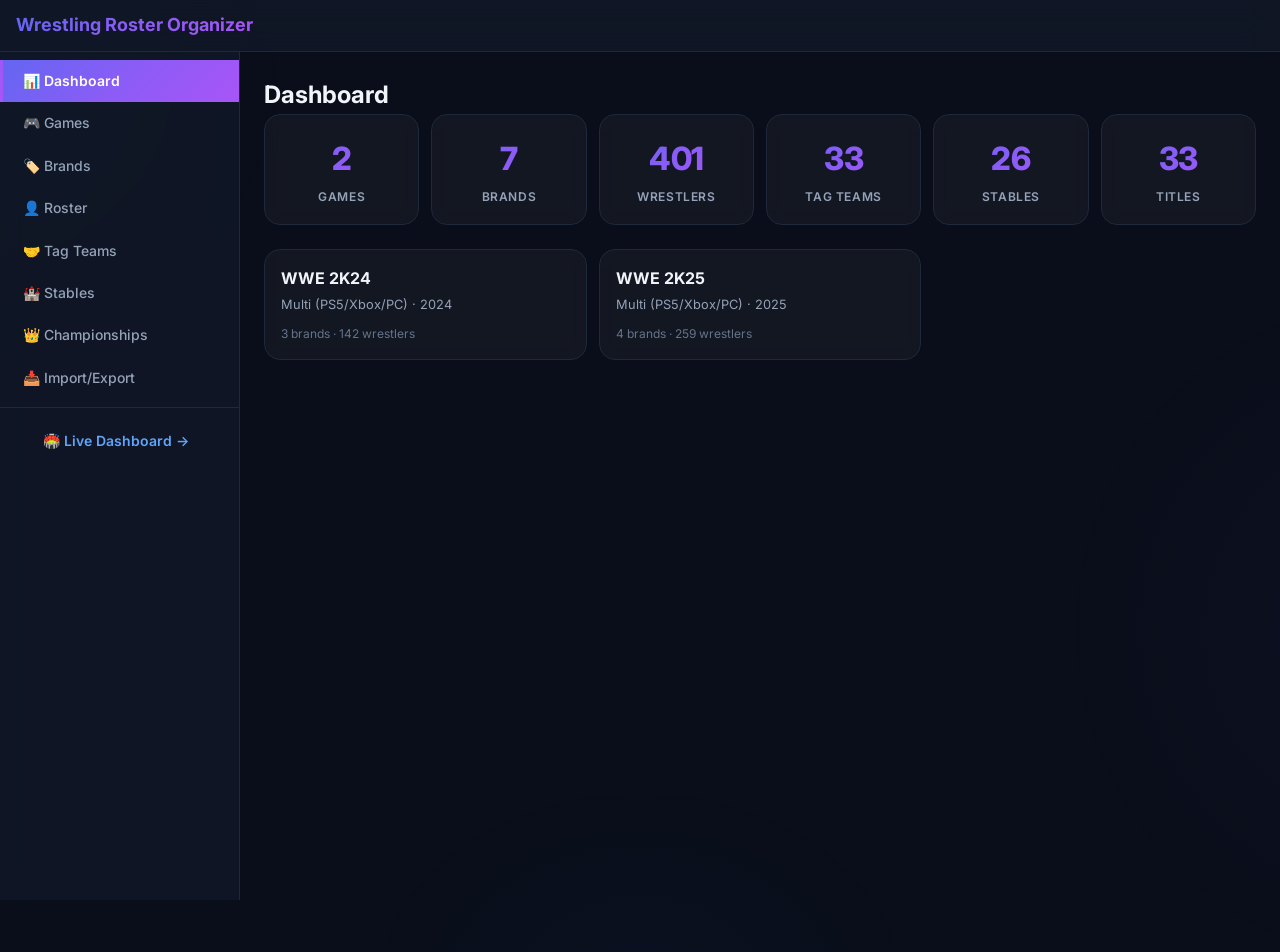
==== commit a78a4f89: "feat: auto-populate dashboard, carousel, glassmorphism redesign - Auto-population: Wikipedia API + s" ====
--- a/index.html
+++ b/index.html
@@ -3,11 +3,15 @@
 <head>
 <meta charset="UTF-8">
 <meta name="viewport" content="width=device-width, initial-scale=1.0, maximum-scale=1.0, user-scalable=no">
-<meta name="theme-color" content="#0d1117">
+<meta name="theme-color" content="#0a0e1a">
 <meta name="apple-mobile-web-app-capable" content="yes">
 <meta name="mobile-web-app-capable" content="yes">
+<!-- Preconnect + Inter font -->
+<link rel="preconnect" href="https://fonts.googleapis.com">
+<link rel="preconnect" href="https://fonts.gstatic.com" crossorigin>
+<link href="https://fonts.googleapis.com/css2?family=Inter:wght@400;500;600;700;800&display=swap" rel="stylesheet">
 <title>Wrestling Roster Organizer</title>
-<link rel="stylesheet" href="css/style.css?v=4">
+<link rel="stylesheet" href="css/style.css?v=5">
 </head>
 <body>
 
--- a/css/style.css
+++ b/css/style.css
@@ -1,39 +1,65 @@
-/* ── Wrestling Roster Organizer — Design System ── */
+/* ── Wrestling Roster Organizer — Modern Design System ── */
+/* v1.1 — Glassmorphism, gradients, animations          */
 
 /* ── CSS Variables ── */
 :root {
-  --bg-primary: #0d1117;
-  --bg-secondary: #161b22;
-  --bg-tertiary: #21262d;
-  --bg-hover: #30363d;
-  --border: #30363d;
-  --border-light: #21262d;
-  --text-primary: #e6edf3;
-  --text-secondary: #8b949e;
-  --text-muted: #6e7681;
-  --accent-blue: #58a6ff;
-  --accent-green: #3fb950;
-  --accent-red: #f85149;
-  --accent-orange: #d29922;
-  --accent-purple: #bc8cff;
-  --face-color: #58a6ff;
-  --heel-color: #f85149;
-  --tweener-color: #bc8cff;
+  --bg-primary: #0a0e1a;
+  --bg-secondary: #111827;
+  --bg-tertiary: #1e293b;
+  --bg-hover: #334155;
+  --bg-glass: rgba(255, 255, 255, 0.04);
+  --bg-glass-hover: rgba(255, 255, 255, 0.08);
+  --border: #1e293b;
+  --border-light: #334155;
+  --text-primary: #f1f5f9;
+  --text-secondary: #94a3b8;
+  --text-muted: #64748b;
+  --accent-blue: #60a5fa;
+  --accent-green: #4ade80;
+  --accent-red: #f87171;
+  --accent-orange: #fbbf24;
+  --accent-purple: #a78bfa;
+  --accent-gradient: linear-gradient(135deg, #6366f1, #8b5cf6, #a855f7);
+  --accent-gradient-2: linear-gradient(135deg, #3b82f6, #8b5cf6);
+  --face-color: #60a5fa;
+  --heel-color: #f87171;
+  --tweener-color: #a78bfa;
   --sidebar-width: 240px;
   --topbar-height: 52px;
-  --radius-sm: 4px;
-  --radius-md: 8px;
-  --radius-lg: 12px;
-  --shadow: 0 1px 3px rgba(0,0,0,0.3), 0 1px 2px rgba(0,0,0,0.2);
-  --shadow-lg: 0 8px 24px rgba(0,0,0,0.4);
+  --radius-sm: 6px;
+  --radius-md: 10px;
+  --radius-lg: 16px;
+  --shadow: 0 1px 3px rgba(0,0,0,0.3);
+  --shadow-lg: 0 8px 32px rgba(0,0,0,0.5);
+  --shadow-glow: 0 0 30px rgba(99, 102, 241, 0.1);
   --transition: 0.2s ease;
 }
+
+/* ── Animated Background ── */
+body::before {
+  content: '';
+  position: fixed;
+  top: -50vh; left: -50vw;
+  width: 200vw; height: 200vh;
+  background:
+    radial-gradient(ellipse 600px 400px at 20% 30%, rgba(99,102,241,0.05) 0%, transparent 70%),
+    radial-gradient(ellipse 500px 500px at 80% 60%, rgba(139,92,246,0.04) 0%, transparent 70%),
+    radial-gradient(ellipse 400px 300px at 50% 80%, rgba(59,130,246,0.03) 0%, transparent 70%);
+  pointer-events: none;
+  z-index: 0;
+}
+
+/* ── Scrollbar ── */
+::-webkit-scrollbar { width: 6px; }
+::-webkit-scrollbar-track { background: transparent; }
+::-webkit-scrollbar-thumb { background: var(--border); border-radius: 3px; }
+::-webkit-scrollbar-thumb:hover { background: var(--text-muted); }
 
 /* ── Reset ── */
 *, *::before, *::after { box-sizing: border-box; margin: 0; padding: 0; }
 html { font-size: 16px; -webkit-text-size-adjust: 100%; }
 body {
-  font-family: -apple-system, BlinkMacSystemFont, "Segoe UI", Roboto, "Noto Sans", Ubuntu, Cantarell, sans-serif;
+  font-family: 'Inter', -apple-system, BlinkMacSystemFont, "Segoe UI", Roboto, "Noto Sans", Ubuntu, Cantarell, sans-serif;
   background: var(--bg-primary);
   color: var(--text-primary);
   line-height: 1.6;
@@ -54,7 +80,9 @@
   position: fixed;
   top: 0; left: 0; right: 0;
   height: var(--topbar-height);
-  background: var(--bg-secondary);
+  background: rgba(17, 24, 39, 0.85);
+  backdrop-filter: blur(16px);
+  -webkit-backdrop-filter: blur(16px);
   border-bottom: 1px solid var(--border);
   display: flex;
   align-items: center;
@@ -69,10 +97,14 @@
 }
 .app-title {
   font-size: 1.125rem;
-  font-weight: 600;
+  font-weight: 700;
   white-space: nowrap;
   overflow: hidden;
   text-overflow: ellipsis;
+  background: var(--accent-gradient);
+  -webkit-background-clip: text;
+  -webkit-text-fill-color: transparent;
+  background-clip: text;
 }
 .menu-toggle {
   background: none;
@@ -83,7 +115,7 @@
   border-radius: var(--radius-sm);
   display: none;
 }
-.menu-toggle:hover { background: var(--bg-hover); }
+.menu-toggle:hover { background: var(--bg-glass-hover); }
 
 /* ── Sidebar ── */
 .sidebar {
@@ -92,7 +124,9 @@
   left: 0;
   bottom: 0;
   width: var(--sidebar-width);
-  background: var(--bg-secondary);
+  background: rgba(17, 24, 39, 0.8);
+  backdrop-filter: blur(12px);
+  -webkit-backdrop-filter: blur(12px);
   border-right: 1px solid var(--border);
   overflow-y: auto;
   z-index: 90;
@@ -101,7 +135,7 @@
 .nav-list { list-style: none; padding: 8px 0; }
 .sidebar-footer {
   padding: 12px 20px;
-  border-top: 1px solid var(--border-light);
+  border-top: 1px solid var(--border);
   margin-top: auto;
 }
 .sidebar-footer .nav-link {
@@ -121,13 +155,14 @@
 }
 .nav-link:hover {
   color: var(--text-primary);
-  background: var(--bg-tertiary);
+  background: var(--bg-glass-hover);
   text-decoration: none;
 }
 .nav-link.active {
-  color: var(--accent-blue);
-  background: var(--bg-tertiary);
-  border-left-color: var(--accent-blue);
+  color: #fff;
+  background: var(--accent-gradient);
+  border-left-color: transparent;
+  font-weight: 600;
 }
 .sidebar-overlay {
   display: none;
@@ -175,27 +210,31 @@
   margin-bottom: 24px;
 }
 .stat-card {
-  background: var(--bg-secondary);
-  border: 1px solid var(--border);
-  border-radius: var(--radius-md);
-  padding: 16px;
+  background: var(--bg-glass);
+  border: 1px solid var(--border);
+  border-radius: var(--radius-lg);
+  padding: 18px 16px;
   text-align: center;
-}
-.stat-value { font-size: 2rem; font-weight: 700; color: var(--accent-blue); }
-.stat-label { font-size: 0.75rem; color: var(--text-secondary); text-transform: uppercase; letter-spacing: 0.05em; margin-top: 2px; }
+  backdrop-filter: blur(8px);
+  transition: all 0.3s;
+}
+.stat-card:hover { background: var(--bg-glass-hover); transform: translateY(-2px); box-shadow: var(--shadow-glow); }
+.stat-value { font-size: 2rem; font-weight: 800; background: var(--accent-gradient); -webkit-background-clip: text; -webkit-text-fill-color: transparent; background-clip: text; letter-spacing: -0.5px; }
+.stat-label { font-size: 0.75rem; color: var(--text-secondary); text-transform: uppercase; letter-spacing: 0.05em; margin-top: 2px; font-weight: 600; }
 
 /* ── Game Cards ── */
 .game-list { display: grid; grid-template-columns: repeat(auto-fill, minmax(260px, 1fr)); gap: 12px; }
 .game-card {
-  background: var(--bg-secondary);
-  border: 1px solid var(--border);
-  border-radius: var(--radius-md);
+  background: var(--bg-glass);
+  border: 1px solid var(--border);
+  border-radius: var(--radius-lg);
   padding: 16px;
   cursor: pointer;
   transition: all var(--transition);
-}
-.game-card:hover { border-color: var(--accent-blue); background: var(--bg-tertiary); }
-.game-card-name { font-weight: 600; font-size: 1rem; margin-bottom: 4px; }
+  backdrop-filter: blur(8px);
+}
+.game-card:hover { border-color: var(--accent-purple); background: var(--bg-glass-hover); transform: translateY(-3px); box-shadow: var(--shadow-glow); }
+.game-card-name { font-weight: 700; font-size: 1rem; margin-bottom: 4px; }
 .game-card-meta { font-size: 0.8rem; color: var(--text-secondary); margin-bottom: 8px; }
 .game-card-counts { font-size: 0.75rem; color: var(--text-muted); }
 
@@ -210,13 +249,13 @@
   font-size: 0.875rem;
 }
 .data-table th {
-  background: var(--bg-tertiary);
+  background: var(--bg-glass);
   padding: 10px 12px;
   text-align: left;
-  font-weight: 600;
-  font-size: 0.75rem;
+  font-weight: 700;
+  font-size: 0.7rem;
   text-transform: uppercase;
-  letter-spacing: 0.05em;
+  letter-spacing: 0.08em;
   color: var(--text-secondary);
   border-bottom: 1px solid var(--border);
   white-space: nowrap;
@@ -237,20 +276,21 @@
 /* ── Filters Bar ── */
 .filters-bar {
   display: flex;
-  gap: 8px;
+  gap: 10px;
   flex-wrap: wrap;
   margin-bottom: 16px;
-  padding: 12px;
-  background: var(--bg-secondary);
-  border: 1px solid var(--border);
-  border-radius: var(--radius-md);
+  padding: 14px;
+  background: var(--bg-glass);
+  border: 1px solid var(--border);
+  border-radius: var(--radius-lg);
+  backdrop-filter: blur(8px);
 }
 .filters-bar select,
 .filters-bar input[type="search"] {
   background: var(--bg-primary);
   border: 1px solid var(--border);
   color: var(--text-primary);
-  padding: 6px 10px;
+  padding: 8px 12px;
   border-radius: var(--radius-sm);
   font-size: 0.8rem;
   min-width: 120px;
@@ -334,11 +374,12 @@
 
 /* ── Card ── */
 .card {
-  background: var(--bg-secondary);
-  border: 1px solid var(--border);
-  border-radius: var(--radius-md);
+  background: var(--bg-glass);
+  border: 1px solid var(--border);
+  border-radius: var(--radius-lg);
   padding: 20px;
   margin-bottom: 16px;
+  backdrop-filter: blur(8px);
 }
 .card h3 { font-size: 1rem; margin-bottom: 12px; }
 .card p { font-size: 0.85rem; color: var(--text-secondary); margin-bottom: 12px; }
@@ -393,7 +434,9 @@
   bottom: 24px;
   left: 50%;
   transform: translateX(-50%) translateY(100px);
-  background: var(--bg-tertiary);
+  background: rgba(30, 41, 59, 0.9);
+  backdrop-filter: blur(12px);
+  -webkit-backdrop-filter: blur(12px);
   color: var(--text-primary);
   padding: 10px 20px;
   border-radius: var(--radius-md);
@@ -413,14 +456,16 @@
 /* ── Empty State ── */
 .empty-state {
   text-align: center;
-  padding: 32px;
+  padding: 40px 32px;
   color: var(--text-muted);
   font-size: 0.875rem;
   border: 1px dashed var(--border);
-  border-radius: var(--radius-md);
-  background: var(--bg-secondary);
+  border-radius: var(--radius-lg);
+  background: var(--bg-glass);
+  backdrop-filter: blur(8px);
 }
 .empty-state a { color: var(--accent-blue); cursor: pointer; }
+.empty-state .icon { font-size: 2.5rem; margin-bottom: 12px; }
 
 /* ── Modal ── */
 .modal-overlay {
@@ -428,6 +473,8 @@
   position: fixed;
   inset: 0;
   background: rgba(0,0,0,0.6);
+  backdrop-filter: blur(4px);
+  -webkit-backdrop-filter: blur(4px);
   z-index: 300;
 }
 .modal-overlay.show { display: block; }
@@ -441,10 +488,12 @@
   width: 90%;
   max-width: 520px;
   max-height: 85vh;
-  background: var(--bg-secondary);
+  background: rgba(17, 24, 39, 0.95);
+  backdrop-filter: blur(16px);
+  -webkit-backdrop-filter: blur(16px);
   border: 1px solid var(--border);
   border-radius: var(--radius-lg);
-  box-shadow: var(--shadow-lg);
+  box-shadow: var(--shadow-lg), var(--shadow-glow);
   z-index: 301;
   overflow: hidden;
 }
@@ -465,8 +514,9 @@
   font-size: 1.5rem;
   line-height: 1;
   padding: 4px;
-}
-.modal-close:hover { color: var(--text-primary); }
+  border-radius: 4px;
+}
+.modal-close:hover { color: var(--text-primary); background: var(--bg-glass-hover); }
 
 .modal-body {
   padding: 20px;
@@ -814,6 +864,8 @@
   position: fixed;
   top: 0; left: 0; right: 0; bottom: 0;
   background: rgba(0,0,0,0.6);
+  backdrop-filter: blur(4px);
+  -webkit-backdrop-filter: blur(4px);
   z-index: 200;
 }
 .modal-overlay.show { display: block; }
@@ -823,7 +875,9 @@
   position: fixed;
   top: 50%; left: 50%;
   transform: translate(-50%, -50%);
-  background: var(--bg-card);
+  background: rgba(17, 24, 39, 0.95);
+  backdrop-filter: blur(16px);
+  -webkit-backdrop-filter: blur(16px);
   border: 1px solid var(--border);
   border-radius: 16px;
   padding: 0;
@@ -841,7 +895,7 @@
   justify-content: space-between;
   align-items: center;
   padding: 16px 20px;
-  border-bottom: 1px solid var(--border-light);
+  border-bottom: 1px solid var(--border);
 }
 .modal-header h3 { margin: 0; font-size: 1.1rem; }
 
@@ -854,7 +908,7 @@
   padding: 4px 8px;
   border-radius: 4px;
 }
-.modal-close:hover { background: var(--bg-hover); color: var(--text-primary); }
+.modal-close:hover { background: var(--bg-glass-hover); color: var(--text-primary); }
 
 .modal-body {
   padding: 20px;
@@ -874,7 +928,7 @@
   padding: 8px 12px;
   border: 1px solid var(--border);
   border-radius: 8px;
-  background: var(--bg-input);
+  background: var(--bg-primary);
   color: var(--text-primary);
   font-size: 0.95rem;
   box-sizing: border-box;
@@ -894,7 +948,7 @@
   gap: 10px;
   margin-top: 20px;
   padding-top: 16px;
-  border-top: 1px solid var(--border-light);
+  border-top: 1px solid var(--border);
 }
 .checkbox-label {
   display: flex !important;
@@ -920,7 +974,7 @@
   padding: 8px 12px;
   border: 1px solid var(--border);
   border-radius: 8px;
-  background: var(--bg-input);
+  background: var(--bg-primary);
   color: var(--text-primary);
   font-size: 0.9rem;
 }
@@ -934,29 +988,35 @@
   gap: 6px;
   padding: 8px 16px;
   border: none;
-  border-radius: 8px;
+  border-radius: var(--radius-sm);
   font-size: 0.9rem;
   font-weight: 600;
   cursor: pointer;
-  transition: opacity 0.15s, transform 0.1s;
+  transition: all 0.2s;
 }
 .btn:active { transform: scale(0.97); }
 .btn-primary {
-  background: var(--accent-blue);
+  background: var(--accent-gradient);
   color: #fff;
 }
-.btn-primary:hover { opacity: 0.9; }
+.btn-primary:hover { box-shadow: 0 4px 15px rgba(99,102,241,0.4); transform: translateY(-1px); }
 .btn-secondary {
-  background: var(--bg-hover);
-  color: var(--text-primary);
-  border: 1px solid var(--border);
-}
-.btn-secondary:hover { background: var(--border-light); }
+  background: var(--bg-glass);
+  color: var(--text-primary);
+  border: 1px solid var(--border);
+}
+.btn-secondary:hover { background: var(--bg-glass-hover); }
 .btn-danger {
-  background: rgba(237, 66, 69, 0.15);
+  background: rgba(248, 113, 113, 0.1);
   color: var(--accent-red);
-}
-.btn-danger:hover { background: rgba(237, 66, 69, 0.25); }
+  border: 1px solid rgba(248,113,113,0.2);
+}
+.btn-danger:hover { background: rgba(248, 113, 113, 0.2); }
+.btn-sm { padding: 4px 10px; font-size: 0.8rem; }
+.btn-edit { background: transparent; border: 1px solid var(--border); color: var(--text-secondary); }
+.btn-edit:hover { color: var(--accent-blue); border-color: var(--accent-blue); }
+.btn-del { background: transparent; border: 1px solid var(--border); color: var(--text-secondary); }
+.btn-del:hover { color: var(--accent-red); border-color: var(--accent-red); }
 
 /* ── Badges ── */
 .badge {
